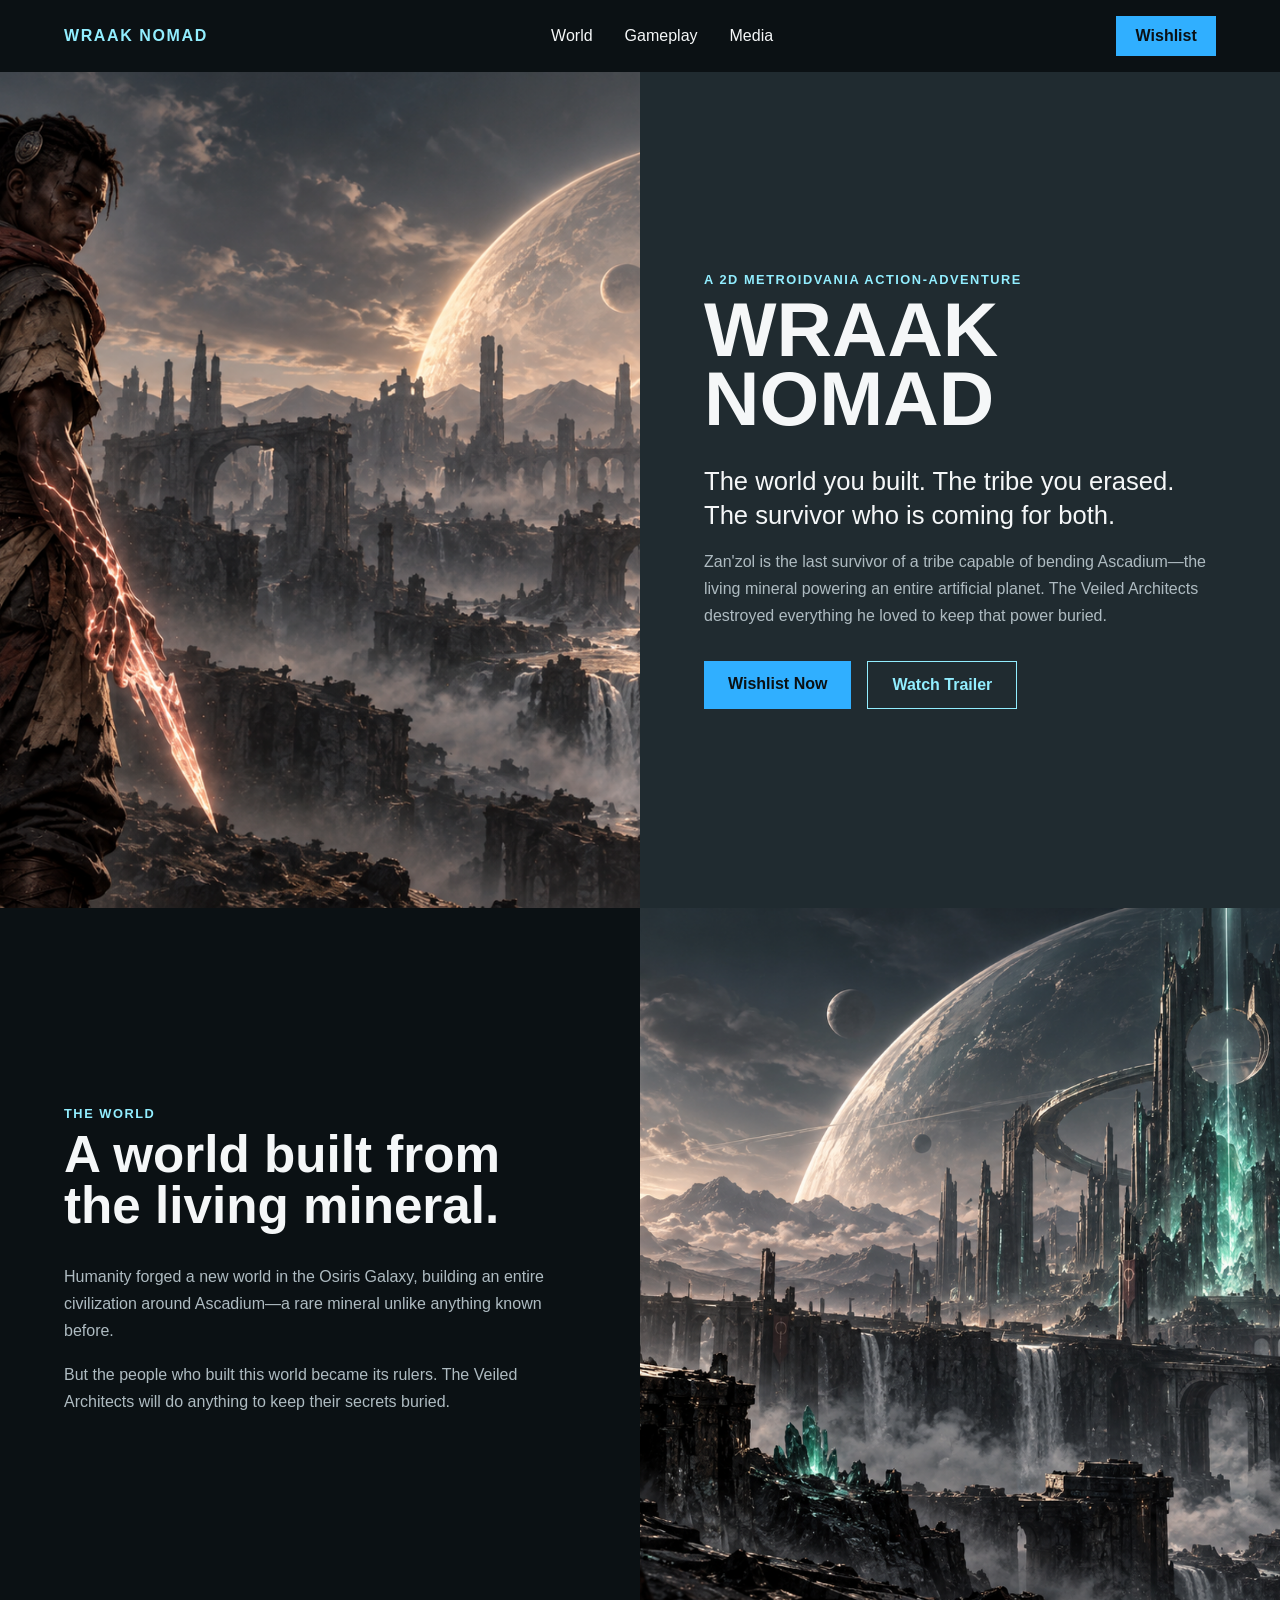
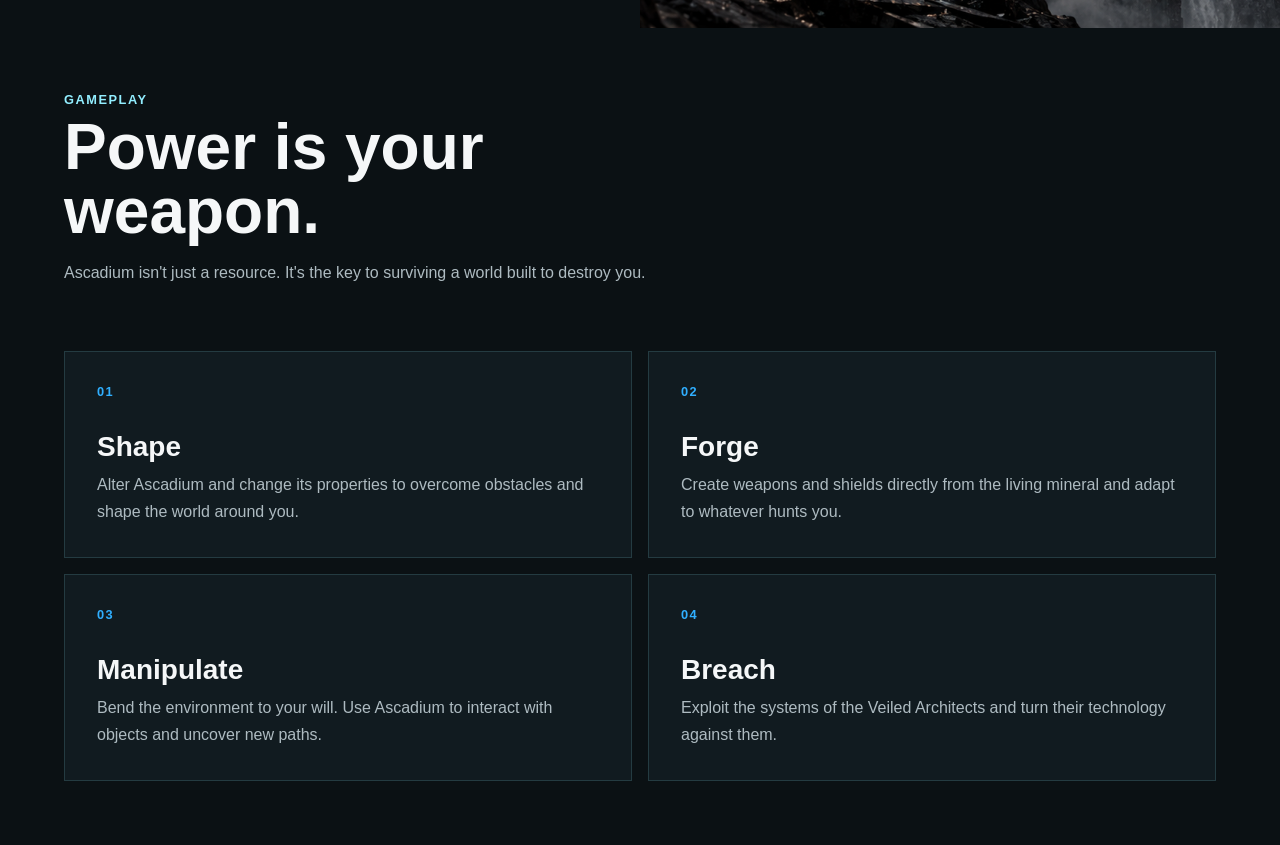
==== Level 2/Task 1 - Responsive Landing Page/index.html @ 0b551402 "Added a Level 2 task" ====
<!DOCTYPE html>
<html lang="en">
<head>
    <meta charset="UTF-8">
    <meta name="viewport" content="width=device-width, initial-scale=1.0">
    <link rel="stylesheet" href="style.css">
    <title>Wraak Nomad | Homepage </title>
</head>
<body>
    <header>
        <nav>
            <a href="#" class="logo">WRAAK NOMAD</a>

            <ul class="nav-links" id="nav-menu">
                <li><a href="#world">World</a></li>
                <li><a href="#gameplay">Gameplay</a></li>
                <li><a href="#media">Media</a></li>
            </ul>

            <button class="menu-toggle" aria-label="Open navigation menu" id="menu-toggle"> ☰ </button>

            <a href="#wishlist" class="nav-cta">Wishlist</a>
        </nav>
    </header>

    <main>
        <section class="hero">
            <div class="hero-image">
                <!-- Zan'zol artwork will go here -->
            </div>

            <div class="hero-content">
                <p class="eyebrow">A 2D METROIDVANIA ACTION-ADVENTURE</p>

                <h1>
                    WRAAK<br>
                    NOMAD
                </h1>

                <p class="tagline">
                    The world you built. The tribe you erased.
                    The survivor who is coming for both.
                </p>

                <p class="hero-description">
                    Zan'zol is the last survivor of a tribe capable of
                    bending Ascadium—the living mineral powering an
                    entire artificial planet. The Veiled Architects
                    destroyed everything he loved to keep that power buried.
                </p>

                <div class="hero-actions">
                    <a href="#wishlist" class="btn btn-primary">Wishlist Now</a>
                    <a href="#trailer" class="btn btn-secondary">Watch Trailer</a>
                </div>
            </div>
        </section>

        <section class="world" id="world">
            <div class="world-content">
                <p class="eyebrow">THE WORLD</p>

                <h2>A world built from the living mineral.</h2>

                <p>
                    Humanity forged a new world in the Osiris Galaxy,
                    building an entire civilization around Ascadium—a
                    rare mineral unlike anything known before.
                </p>

                <p>
                    But the people who built this world became its rulers.
                    The Veiled Architects will do anything to keep their
                    secrets buried.
                </p>
            </div>

            <div class="world-visual">
                <!-- World artwork will go here -->
            </div>
        </section>
        <section class="gameplay" id="gameplay">
            <div class="gameplay-intro">
                <p class="eyebrow">GAMEPLAY</p>

                <h2>Power is your weapon.</h2>

                <p>
                    Ascadium isn't just a resource. It's the key to
                    surviving a world built to destroy you.
                </p>
            </div>

            <div class="ability-grid">
                <article class="ability-card">
                    <span class="ability-number">01</span>
                    <h3>Shape</h3>
                    <p>
                        Alter Ascadium and change its properties to
                        overcome obstacles and shape the world around you.
                    </p>
                </article>

                <article class="ability-card">
                    <span class="ability-number">02</span>
                    <h3>Forge</h3>
                    <p>
                        Create weapons and shields directly from the
                        living mineral and adapt to whatever hunts you.
                    </p>
                </article>

                <article class="ability-card">
                    <span class="ability-number">03</span>
                    <h3>Manipulate</h3>
                    <p>
                        Bend the environment to your will. Use Ascadium
                        to interact with objects and uncover new paths.
                    </p>
                </article>

                <article class="ability-card">
                    <span class="ability-number">04</span>
                    <h3>Breach</h3>
                    <p>
                        Exploit the systems of the Veiled Architects
                        and turn their technology against them.
                    </p>
                </article>
            </div>
            </section>
    </main>

    <footer>

    </footer>
    <script src="script.js"></script>
</body>
</html>
---- Level 2/Task 1 - Responsive Landing Page/style.css ----
:root {
    /* Colors */
    --color-bg: #0b1114;
    --color-surface: #111b20;
    --color-primary: #30afff;
    --color-primary-light: #92eeff;
    --color-accent: #d8ffc5;
    --color-accent-light: #c4f7ca;

    /* Text */
    --color-text: #f5f7f8;
    --color-text-muted: #aebbc1;

    /* Spacing */
    --space-sm: 0.5rem;
    --space-md: 1rem;
    --space-lg: 2rem;
    --space-xl: 4rem;

    /* Nav Bar */
    --nav-padding: 1rem 5%;

    /* Layout */
    --container-width: 1200px;
}


* {
    margin: 0;
    padding: 0;
    box-sizing: border-box;
}

html {
    scroll-behavior: smooth;
}

body {
    font-family: sans-serif;
    background: var(--color-bg);
    color: var(--color-text);
}

.logo {
    color: var(--color-primary-light);
    text-decoration: none;
    font-weight: 700;
    letter-spacing: 0.1em;
}

nav {
    display: flex;
    align-items: center;
    justify-content: space-between;
    padding: var(--nav-padding);
    position: relative;
}

.nav-links {
    display: flex;
    list-style: none;
    gap: var(--space-lg);
}

.nav-links a {
    color: var(--color-text);
    text-decoration: none;
}

.menu-toggle {
    display: none;
}

.nav-cta {
    color: var(--color-bg);
    background: var(--color-primary);
    text-decoration: none;
    padding: 0.7rem 1.2rem;
    font-weight: 700;
}

.hero {
    display: grid;
    grid-template-columns: 1fr 1fr;
    min-height: calc(100vh - 64px);
}

.hero-image {
    background: #1a252a;
}

.hero-content {
    background: #202b30;
    padding: var(--space-xl);
    display: flex;
    flex-direction: column;
    justify-content: center;
    align-items: flex-start;
}

.hero-image {
    background-image: url("assets/Zanzol-hero.png");
    background-size: cover;
    background-position: center;
}

.eyebrow {
    color: var(--color-primary-light);
    font-size: 0.8rem;
    font-weight: 700;
    letter-spacing: 0.12em;
    text-transform: uppercase;
    margin-bottom: var(--space-sm);
}

.hero-content h1 {
    font-size: clamp(3rem, 6vw, 6rem);
    line-height: 0.9;
    margin-bottom: var(--space-lg);
}

.hero-actions {
    display: flex;
    gap: var(--space-md);
    flex-wrap: wrap;
}

.btn {
    display: inline-block;
    padding: 0.85rem 1.5rem;
    text-decoration: none;
    font-weight: 700;
    transition: 0.2s ease;
}

.btn-primary {
    background: var(--color-primary);
    color: var(--color-bg);
}

.btn-primary:hover {
    background: var(--color-primary-light);
}

.btn-secondary {
    border: 1px solid var(--color-primary-light);
    color: var(--color-primary-light);
}


.btn-secondary:hover {
    background: var(--color-primary-light);
    color: var(--color-bg);
}


.tagline {
    font-size: clamp(1.25rem, 2vw, 1.75rem);
    line-height: 1.3;
    max-width: 32rem;
    margin-bottom: var(--space-md);
}

.hero-description {
    color: var(--color-text-muted);
    line-height: 1.7;
    max-width: 38rem;
    margin-bottom: var(--space-lg);
}


.world {
    display: grid;
    grid-template-columns: 1fr 1fr;
    min-height: 80vh;
}

.world-content {
    padding: var(--space-xl);
    display: flex;
    flex-direction: column;
    justify-content: center;
}

.world-visual {
    background-image: url("assets/world-visual.jpg");
    background-size: cover;
    background-position: center;
}

.world h2 {
    font-size: clamp(2rem, 4vw, 4rem);
    line-height: 1;
    margin-bottom: var(--space-lg);
    max-width: 16ch;
}

.world-content p:not(.eyebrow) {
    color: var(--color-text-muted);
    line-height: 1.7;
    max-width: 40rem;
    margin-bottom: var(--space-md);
}

.gameplay {
    padding: var(--space-xl);
}

.gameplay-intro {
    max-width: 40rem;
    margin-bottom: var(--space-xl);
}

.gameplay h2 {
    font-size: clamp(2.5rem, 5vw, 5rem);
    line-height: 1;
    margin-bottom: var(--space-md);
}

.gameplay-intro > p:not(.eyebrow) {
    color: var(--color-text-muted);
    line-height: 1.7;
}

.ability-grid {
    display: grid;
    grid-template-columns: repeat(2, 1fr);
    gap: var(--space-md);
}

.ability-card {
    padding: var(--space-lg);
    background: var(--color-surface);
    border: 1px solid rgba(146, 238, 255, 0.15);
}

.ability-number {
    display: block;
    color: var(--color-primary);
    font-size: 0.8rem;
    font-weight: 700;
    letter-spacing: 0.1em;
    margin-bottom: var(--space-lg);
}

.ability-card h3 {
    font-size: 1.75rem;
    margin-bottom: var(--space-sm);
}

.ability-card p {
    color: var(--color-text-muted);
    line-height: 1.7;
}


@media (max-width: 768px) {
    .hero {
        grid-template-columns: 1fr;
    }

    .hero-image {
        min-height: 60dvh;
    }

    .nav-links {
        display: none;
    }

    .menu-toggle {
        display: block;
    }

    .nav-links {
    display: none;
    position: absolute;
    top: 100%;
    right: 5%;
    flex-direction: column;
    gap: 1rem;
    padding: 1rem;
    width: 180px;
    background: var(--color-surface);
}

    .nav-links.active {
        display: flex;
        flex-direction: column;
    }

    .world {
        grid-template-columns: 1fr;
    }

    .world-visual {
        min-height: 50dvh;
    }

    .gameplay {
    padding: var(--space-lg);
    }

.ability-grid {
    grid-template-columns: 1fr;
    }
}
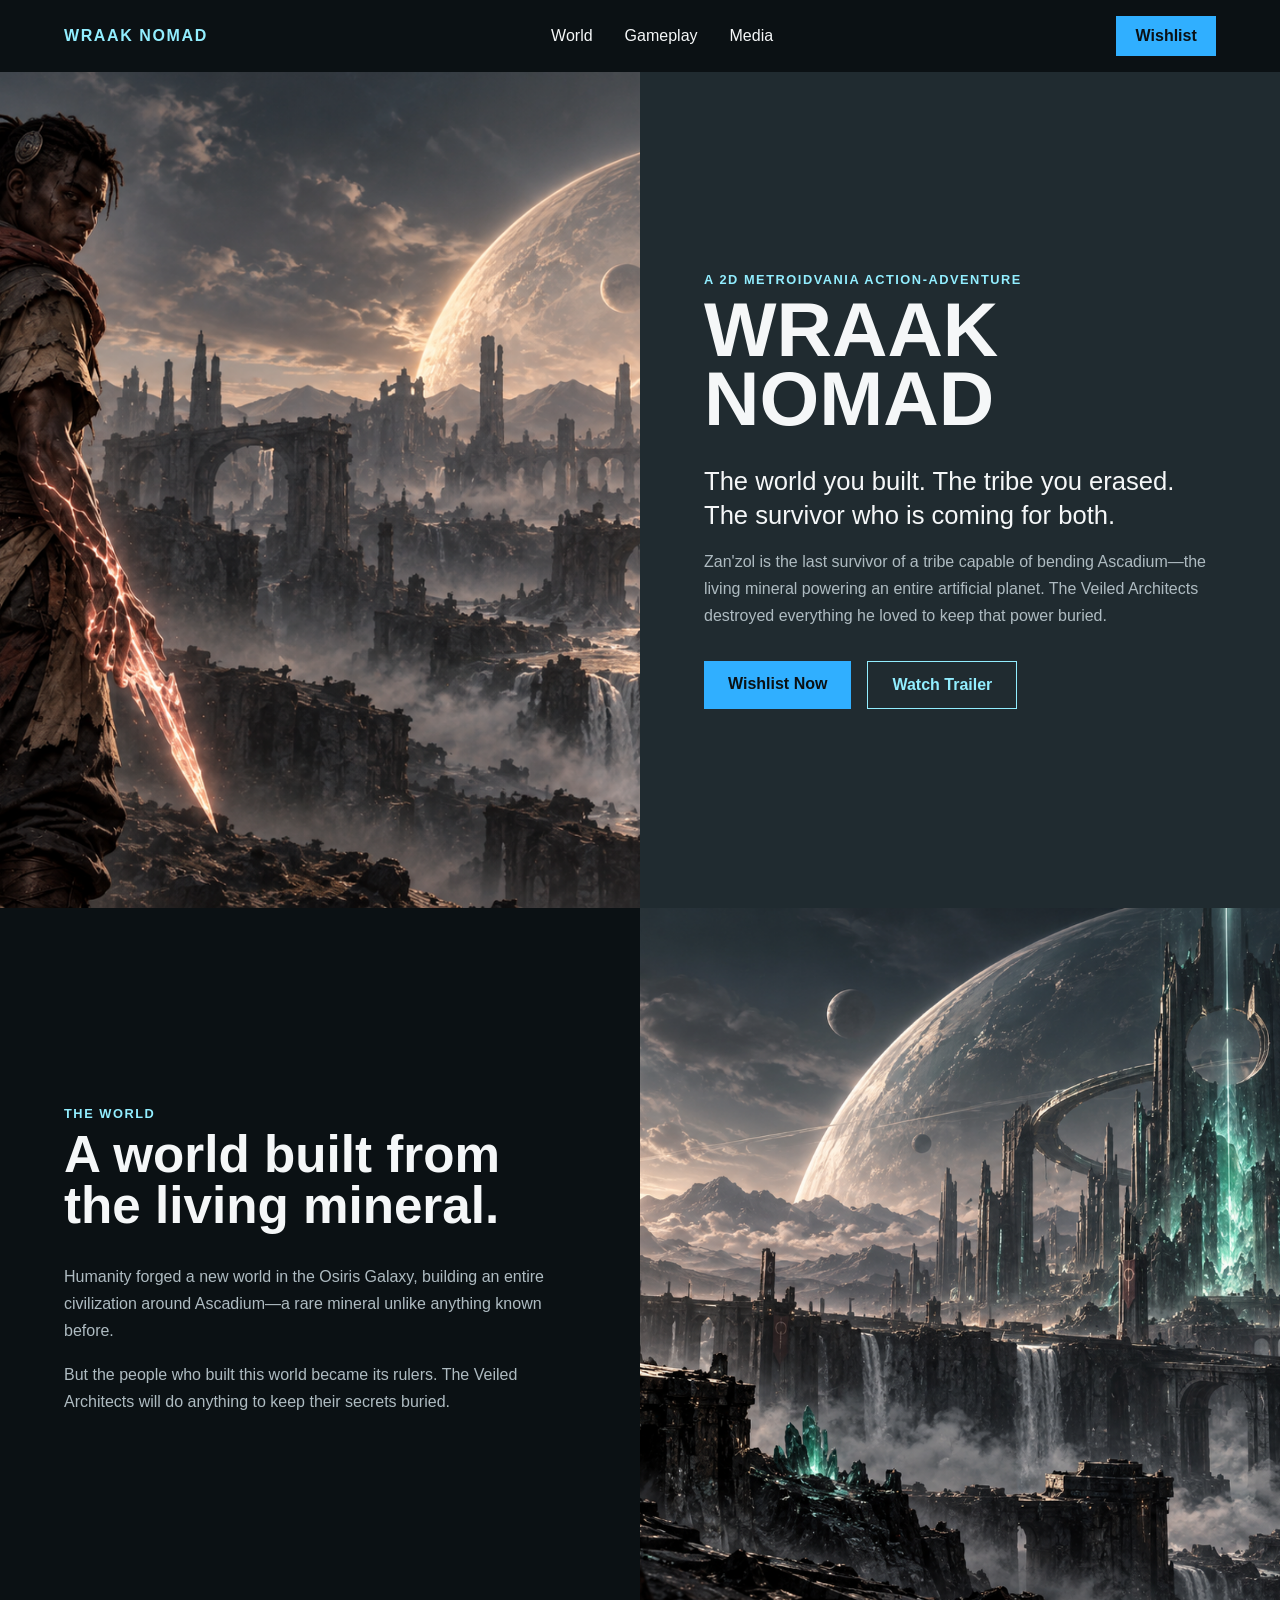
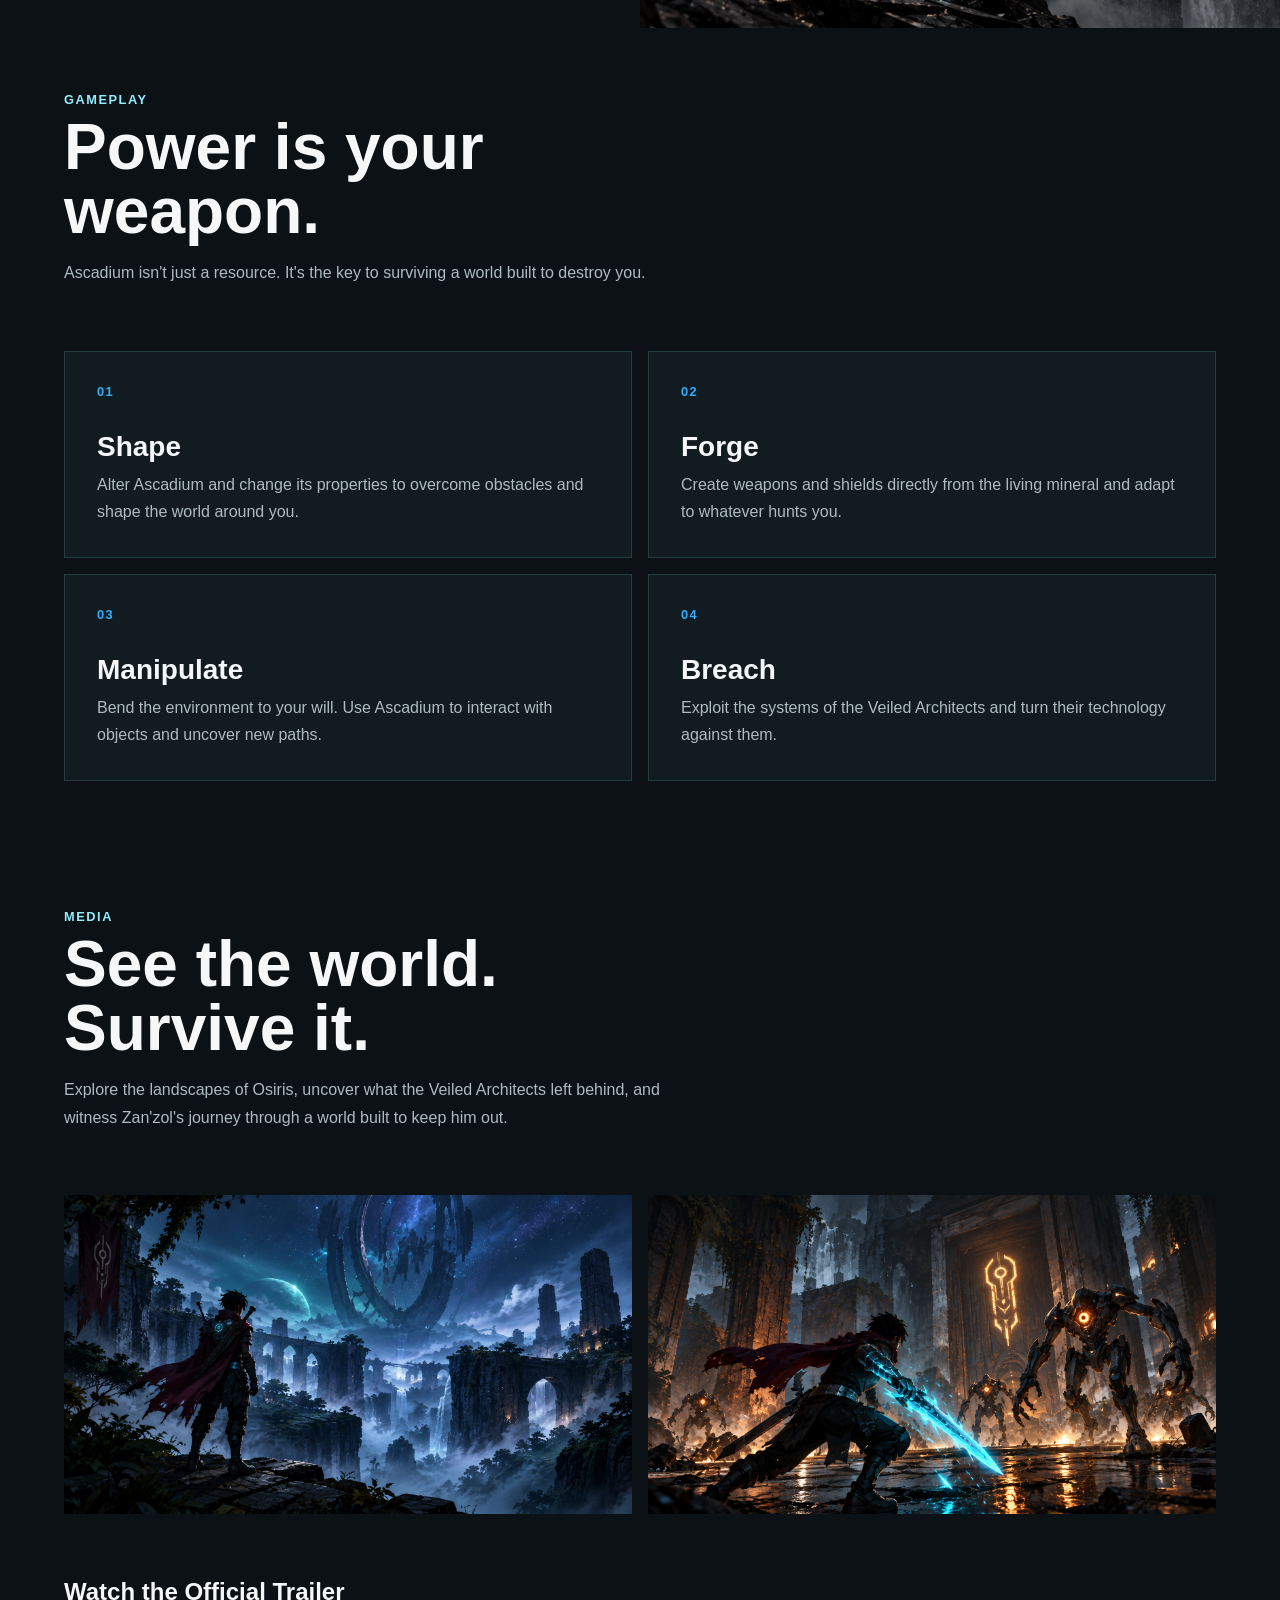
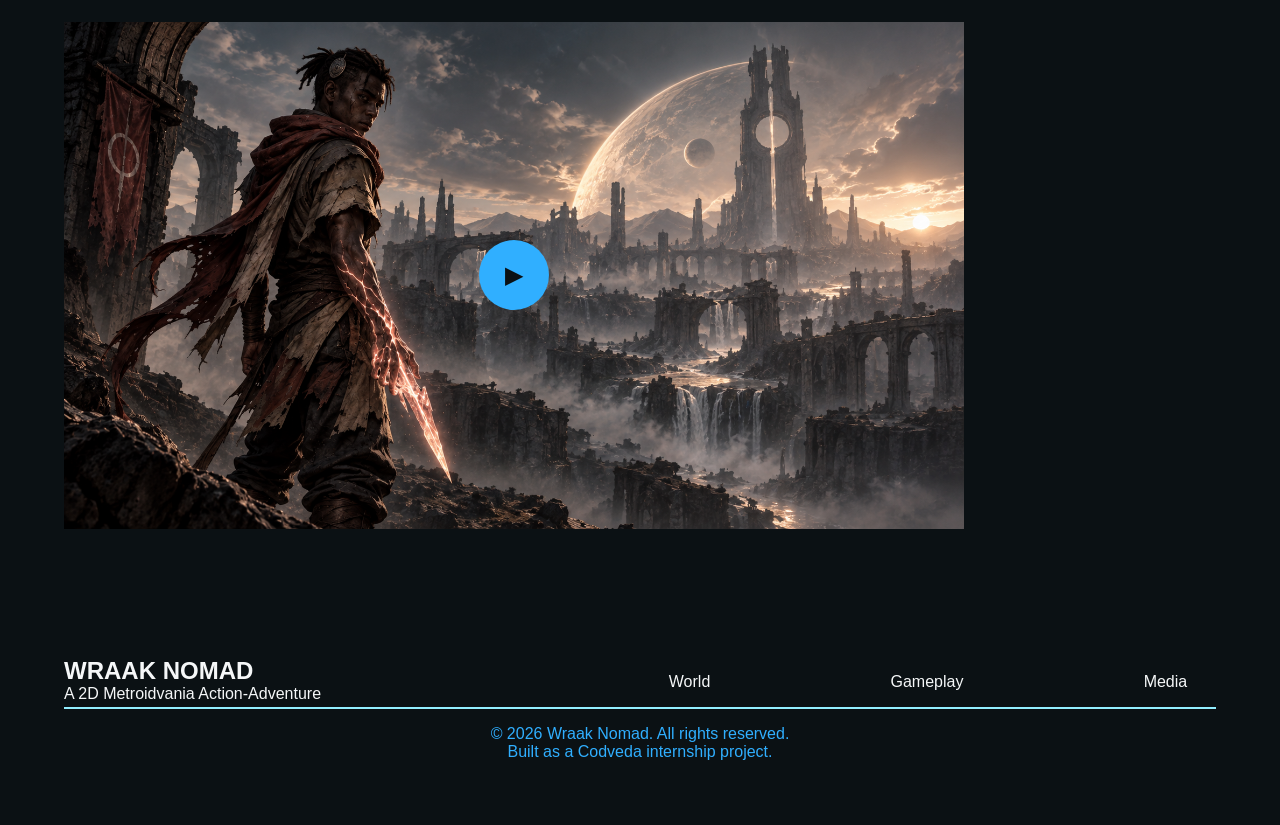
==== commit cf300a5e: "Complete Level 2 Task 1 responsive landing page" ====
--- a/Level 2/Task 1 - Responsive Landing Page/index.html
+++ b/Level 2/Task 1 - Responsive Landing Page/index.html
@@ -4,7 +4,7 @@
     <meta charset="UTF-8">
     <meta name="viewport" content="width=device-width, initial-scale=1.0">
     <link rel="stylesheet" href="style.css">
-    <title>Wraak Nomad | Homepage </title>
+    <title>Wraak Nomad | Homepage</title>
 </head>
 <body>
     <header>
@@ -129,9 +129,53 @@
                 </article>
             </div>
             </section>
+            <section class="media" id="media">
+                    <div class="media-intro">
+                        <p class="eyebrow">MEDIA</p>
+
+                        <h2>See the world. Survive it.</h2>
+
+                        <p>
+                            Explore the landscapes of Osiris, uncover what the Veiled Architects
+                            left behind, and witness Zan'zol's journey through a world built to
+                            keep him out.
+                        </p>
+                    </div>
+
+                    <div class="screenshot-grid">
+                        <img src="./assets/zanzol-screenshot.png" alt="Zan'zol overlooking the ruins of Osiris">
+                        <img src="./assets/zanzol-screenshot1.png" alt="Zan'zol using Ascadium to forge a weapon">
+                    </div>
+
+                    <div class="trailer" id="trailer" alt="Zan'zol overlooking the ruins of Osiris">
+                        <h2>Watch the Official Trailer</h2>
+
+                        <a href="#" class="trailer-preview">
+                            <img src="./assets/Zanzol-hero.png">
+                            <span class="play-btn">▶</span>
+                        </a>
+                    </div>
+            </section>
     </main>
 
     <footer>
+        <div class="footer-brand">
+            <h2>WRAAK NOMAD</h2>
+            <p>A 2D Metroidvania Action-Adventure</p>
+        </div>
+
+        <nav class="footer-nav">
+            <a href="#world">World</a>
+            <a href="#gameplay">Gameplay</a>
+            <a href="#media">Media</a>
+        </nav>
+
+        <hr>
+
+        <div class="footer-bottom">
+        <p>&copy; 2026 Wraak Nomad. All rights reserved.</p>
+        <p>Built as a Codveda internship project.</p>
+        </div>
 
     </footer>
     <script src="script.js"></script>
--- a/Level 2/Task 1 - Responsive Landing Page/style.css
+++ b/Level 2/Task 1 - Responsive Landing Page/style.css
@@ -24,7 +24,7 @@
     --container-width: 1200px;
 }
 
-
+/* Reset / body */
 * {
     margin: 0;
     padding: 0;
@@ -48,6 +48,7 @@
     letter-spacing: 0.1em;
 }
 
+/* Navbar */
 nav {
     display: flex;
     align-items: center;
@@ -79,6 +80,7 @@
     font-weight: 700;
 }
 
+/* Hero*/
 .hero {
     display: grid;
     grid-template-columns: 1fr 1fr;
@@ -168,7 +170,7 @@
     margin-bottom: var(--space-lg);
 }
 
-
+/* World */
 .world {
     display: grid;
     grid-template-columns: 1fr 1fr;
@@ -202,6 +204,7 @@
     margin-bottom: var(--space-md);
 }
 
+/* Gameplay */
 .gameplay {
     padding: var(--space-xl);
 }
@@ -253,7 +256,122 @@
     line-height: 1.7;
 }
 
-
+/* Media */
+.media {
+    padding: var(--space-xl);
+}
+
+.media-intro {
+    max-width: 40rem;
+    margin-bottom: var(--space-xl);
+}
+
+.media-intro h2 {
+    font-size: clamp(2.5rem, 5vw, 5rem);
+    line-height: 1;
+    margin-bottom: var(--space-md);
+}
+
+.media-intro p:not(.eyebrow) {
+    color: var(--color-text-muted);
+    line-height: 1.7;
+    max-width: 40rem;
+    margin-bottom: var(--space-sm);
+}
+
+.screenshot-grid {
+    display: grid;
+    grid-template-columns: 1fr 1fr;
+    gap: var(--space-md);
+}
+
+.screenshot-grid img {
+    display: block;
+    width: 100%;
+    aspect-ratio: 16 / 9;
+    object-fit: cover;
+    background: var(--color-surface);
+}
+
+.trailer{
+    margin-top: var(--space-xl);
+}
+
+.trailer h2 {
+    margin-bottom: var(--space-md);
+}
+
+.trailer-preview {
+    position: relative;
+    display: block;
+    width: 100%;
+    max-width: 900px;
+}
+
+.trailer-preview img {
+    width: 100%;
+    height: auto;
+    display: block;
+}
+
+.play-btn {
+    position: absolute;
+    left: 50%;
+    top: 50%;
+    transform: translate(-50%, -50%);
+    width: 70px;
+    height: 70px;
+    border-radius: 50%;
+    border: none;
+    background: var(--color-primary);
+    color: var(--color-bg);
+    font-size: 1.5rem;
+    display: flex;
+    align-items: center;
+    justify-content: center;
+}
+
+/*Footer*/
+footer {
+    padding: var(--space-xl);
+    display: grid;
+    grid-template-columns: 1fr 1fr;
+}
+
+.footer-nav {
+    display: flex;
+    justify-content: space-between;
+    align-items: center;
+}
+
+.footer-nav a {
+    color: var(--color-text);
+    text-decoration: none;
+}
+
+.footer-nav a:hover {
+    color: var(--color-primary-light);
+}
+
+
+footer hr {
+    grid-column: 1 / -1;
+    border: none;
+    height: 2px;
+    background-color: var(--color-primary-light);
+}
+
+.footer-bottom {
+    padding-top: var(--space-md);
+    grid-column: 1 / -1;
+}
+
+.footer-bottom p{
+    color: var(--color-primary);
+text-align: center;}
+
+
+/* Responsive Design*/
 @media (max-width: 768px) {
     .hero {
         grid-template-columns: 1fr;
@@ -263,12 +381,13 @@
         min-height: 60dvh;
     }
 
-    .nav-links {
-        display: none;
-    }
-
     .menu-toggle {
         display: block;
+        border: none;
+        background: none;
+        color: var(--color-text);
+        font-size: 1.5rem;
+        cursor: pointer;
     }
 
     .nav-links {
@@ -303,4 +422,12 @@
 .ability-grid {
     grid-template-columns: 1fr;
     }
+
+    .screenshot-grid {
+    grid-template-columns: 1fr;
+    }
+
+    footer {
+        grid-template-columns: 1fr;
+    }
 }
